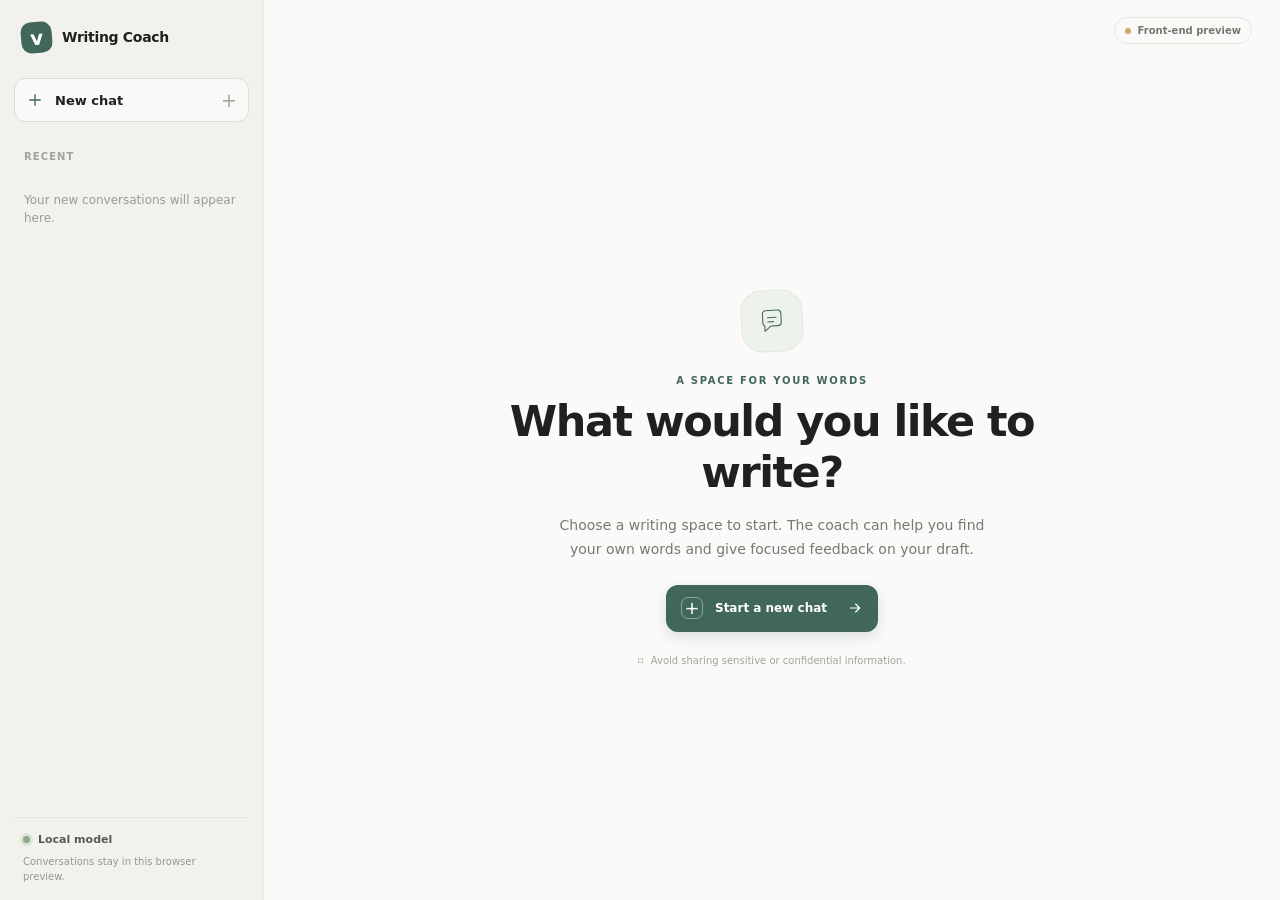
==== front-end/index.html @ 1db32826 "simple front-end" ====
<!doctype html>
<html lang="en">
  <head>
    <meta charset="utf-8" />
    <meta name="viewport" content="width=device-width, initial-scale=1" />
    <meta name="theme-color" content="#f7f7f5" />
    <title>Voice-first Writing Coach</title>
    <link rel="stylesheet" href="styles.css" />
    <script src="script.js" defer></script>
  </head>
  <body>
    <div class="app-shell">
      <aside class="sidebar" id="sidebar" aria-label="Chat sidebar">
        <div class="sidebar-top">
          <a class="brand" href="#" aria-label="Voice-first Writing Coach home">
            <span class="brand-mark" aria-hidden="true">v</span>
            <span class="brand-name">Writing Coach</span>
          </a>
          <button class="icon-button sidebar-close" id="closeSidebar" type="button" aria-label="Close sidebar">
            <svg viewBox="0 0 24 24" aria-hidden="true"><path d="m15 18-6-6 6-6" /></svg>
          </button>
        </div>

        <button class="new-chat-button" id="newChatButton" type="button">
          <svg viewBox="0 0 24 24" aria-hidden="true"><path d="M12 5v14M5 12h14" /></svg>
          <span>New chat</span>
          <span class="plus-key" aria-hidden="true">+</span>
        </button>

        <div class="history-heading">Recent</div>
        <nav class="chat-history" id="chatHistory" aria-label="Recent chats"></nav>

        <div class="sidebar-footer">
          <div class="local-status"><span class="status-dot"></span><span>Local model</span></div>
          <p>Conversations stay in this browser preview.</p>
        </div>
      </aside>

      <main class="main-panel">
        <header class="topbar">
          <div class="topbar-left">
            <button class="icon-button menu-button" id="openSidebar" type="button" aria-label="Open sidebar">
              <svg viewBox="0 0 24 24" aria-hidden="true"><path d="M4 6h16M4 12h16M4 18h16" /></svg>
            </button>
            <span class="mobile-brand">Writing Coach</span>
          </div>
          <div class="topbar-right">
            <span class="preview-pill"><span></span> Front-end preview</span>
          </div>
        </header>

        <section class="conversation" id="conversation" aria-live="polite" aria-label="Conversation">
          <div class="welcome" id="welcome">
            <div class="welcome-symbol" aria-hidden="true">
              <svg viewBox="0 0 48 48"><path d="M11 13.5A4.5 4.5 0 0 1 15.5 9h17a4.5 4.5 0 0 1 4.5 4.5v13a4.5 4.5 0 0 1-4.5 4.5H22l-8.5 7v-7.6a4.5 4.5 0 0 1-2.5-3.9v-13Z"/><path d="M18 19h12M18 25h8"/></svg>
            </div>
            <p class="eyebrow">A space for your words</p>
            <h1>What would you like to write?</h1>
            <p class="welcome-copy">Choose a writing space to start. The coach can help you find your own words and give focused feedback on your draft.</p>
            <button class="welcome-start" id="welcomeStart" type="button">
              <span class="welcome-plus" aria-hidden="true">+</span>
              <span>Start a new chat</span>
              <svg viewBox="0 0 24 24" aria-hidden="true"><path d="M5 12h14m-6-6 6 6-6 6" /></svg>
            </button>
            <p class="privacy-note"><span class="tiny-lock" aria-hidden="true">⌑</span> Avoid sharing sensitive or confidential information.</p>
          </div>

          <div class="messages" id="messages" hidden></div>
        </section>

        <div class="composer-wrap" id="composerWrap" hidden>
          <form class="composer" id="composerForm">
            <textarea id="messageInput" rows="1" placeholder="Message the writing coach" aria-label="Message the writing coach"></textarea>
            <div class="composer-tools">
              <span class="selected-mode" id="selectedMode"></span>
              <div class="composer-actions">
                <span class="keyboard-hint">Enter to send · Shift + Enter for a new line</span>
                <button class="send-button" id="sendButton" type="submit" aria-label="Send message" disabled>
                  <svg viewBox="0 0 24 24" aria-hidden="true"><path d="M12 19V5m-7 7 7-7 7 7" /></svg>
                </button>
              </div>
            </div>
          </form>
          <p class="composer-disclaimer">This is a front-end preview. Connect the backend to receive AI replies.</p>
        </div>
      </main>
    </div>

    <div class="mobile-scrim" id="mobileScrim" hidden></div>

    <div class="modal-backdrop" id="modeModal" hidden>
      <section class="mode-dialog" role="dialog" aria-modal="true" aria-labelledby="modeTitle" aria-describedby="modeDescription">
        <button class="icon-button modal-close" id="closeModal" type="button" aria-label="Close dialog">
          <svg viewBox="0 0 24 24" aria-hidden="true"><path d="m6 6 12 12M18 6 6 18" /></svg>
        </button>
        <div class="dialog-icon" aria-hidden="true">
          <svg viewBox="0 0 32 32"><path d="M7 9.5A3.5 3.5 0 0 1 10.5 6h11A3.5 3.5 0 0 1 25 9.5v9a3.5 3.5 0 0 1-3.5 3.5H15l-6 4v-5.1a3.5 3.5 0 0 1-2-3.2v-8.2Z"/><path d="M12 12h8M12 16h5"/></svg>
        </div>
        <p class="eyebrow">Choose your writing space</p>
        <h2 id="modeTitle">What are you working on?</h2>
        <p class="dialog-description" id="modeDescription">Pick a format to start a new conversation with its writing coach.</p>
        <div class="mode-options" id="modeOptions">
          <button class="mode-option" type="button" data-mode="blog_post">
            <span class="mode-icon blog-icon" aria-hidden="true"><svg viewBox="0 0 24 24"><path d="M5 4.75A1.75 1.75 0 0 1 6.75 3H19v17H6.75A1.75 1.75 0 0 1 5 18.25v-13.5ZM5 17h14M8 7h8M8 10h6"/></svg></span>
            <span class="mode-copy"><strong>Blog post</strong><small>Develop a useful post for your readers</small></span>
            <svg class="option-arrow" viewBox="0 0 24 24" aria-hidden="true"><path d="M5 12h14m-6-6 6 6-6 6"/></svg>
          </button>
          <button class="mode-option" type="button" data-mode="facebook">
            <span class="mode-icon facebook-icon" aria-hidden="true"><span>f</span></span>
            <span class="mode-copy"><strong>Facebook</strong><small>Write a personal post or announcement</small></span>
            <svg class="option-arrow" viewBox="0 0 24 24" aria-hidden="true"><path d="M5 12h14m-6-6 6 6-6 6"/></svg>
          </button>
          <button class="mode-option" type="button" data-mode="instagram">
            <span class="mode-icon instagram-icon" aria-hidden="true"><svg viewBox="0 0 24 24"><rect x="3.5" y="3.5" width="17" height="17" rx="5"/><circle cx="12" cy="12" r="4"/><path d="M17.6 6.5h.01"/></svg></span>
            <span class="mode-copy"><strong>Instagram</strong><small>Shape a caption or other post text</small></span>
            <svg class="option-arrow" viewBox="0 0 24 24" aria-hidden="true"><path d="M5 12h14m-6-6 6 6-6 6"/></svg>
          </button>
          <button class="mode-option" type="button" data-mode="linkedin">
            <span class="mode-icon linkedin-icon" aria-hidden="true"><span>in</span></span>
            <span class="mode-copy"><strong>LinkedIn</strong><small>Reflect on work, events, or ideas</small></span>
            <svg class="option-arrow" viewBox="0 0 24 24" aria-hidden="true"><path d="M5 12h14m-6-6 6 6-6 6"/></svg>
          </button>
        </div>
        <p class="dialog-footnote">You’ll write the draft. The coach helps you reflect and revise.</p>
      </section>
    </div>
  </body>
</html>
---- front-end/styles.css ----
:root {
  color-scheme: light;
  --paper: #fbfaf8;
  --sidebar: #f3f1ec;
  --ink: #20211f;
  --muted: #777873;
  --soft: #a2a39c;
  --line: #e8e6e1;
  --accent: #41675b;
  --accent-dark: #315549;
  --accent-light: #e5eee9;
  --white: #fff;
  --shadow: 0 24px 80px rgb(32 33 31 / 15%);
  font-family: Inter, ui-sans-serif, system-ui, -apple-system, BlinkMacSystemFont, 'Segoe UI', sans-serif;
  font-synthesis: none;
  text-rendering: optimizeLegibility;
}

* { box-sizing: border-box; }

body {
  margin: 0;
  min-width: 320px;
  min-height: 100vh;
  background: var(--paper);
  color: var(--ink);
}

button, textarea { font: inherit; }
button { color: inherit; }
button:focus-visible, textarea:focus-visible, a:focus-visible { outline: 3px solid #8cae9e; outline-offset: 3px; }
[hidden] { display: none !important; }

.app-shell { display: flex; min-height: 100vh; }
.sidebar {
  width: 264px;
  flex: 0 0 264px;
  display: flex;
  flex-direction: column;
  padding: 22px 14px 16px;
  background: var(--sidebar);
  border-right: 1px solid #eceae5;
}
.sidebar-top { display: flex; align-items: center; justify-content: space-between; padding: 0 7px 25px; }
.brand { display: inline-flex; gap: 10px; align-items: center; color: inherit; text-decoration: none; }
.brand-mark {
  display: grid; width: 31px; height: 31px; place-items: center; border-radius: 10px;
  background: var(--accent); color: white; font: 800 20px/1 Inter, ui-sans-serif, system-ui, sans-serif; transform: rotate(-5deg);
}
.brand-name { font: 700 14px/1.2 Inter, ui-sans-serif, system-ui, sans-serif; letter-spacing: -.3px; }
.icon-button { display: grid; width: 36px; height: 36px; place-items: center; padding: 0; border: 0; border-radius: 10px; background: transparent; color: #63645e; cursor: pointer; }
.icon-button:hover { background: rgb(32 33 31 / 6%); color: var(--ink); }
.icon-button svg, .new-chat-button svg, .welcome-start svg, .mode-option svg, .composer svg { width: 20px; height: 20px; fill: none; stroke: currentColor; stroke-width: 1.8; stroke-linecap: round; stroke-linejoin: round; }
.sidebar-close { display: none; }
.new-chat-button {
  display: flex; align-items: center; gap: 11px; width: 100%; min-height: 44px; padding: 0 11px;
  border: 1px solid #deddd6; border-radius: 11px; background: rgb(255 255 255 / 58%); text-align: left; cursor: pointer;
  font-size: 13px; font-weight: 600; transition: background .16s, border-color .16s, transform .16s;
}
.new-chat-button:hover { background: white; border-color: #c9cbc2; transform: translateY(-1px); }
.new-chat-button svg { width: 18px; height: 18px; color: var(--accent); }
.plus-key { margin-left: auto; color: var(--soft); font-size: 19px; font-weight: 400; }
.history-heading { margin: 29px 10px 9px; color: var(--soft); font-size: 10px; font-weight: 700; letter-spacing: 1.1px; text-transform: uppercase; }
.chat-history { display: flex; flex-direction: column; gap: 3px; overflow: auto; }
.history-item { display: flex; align-items: center; width: 100%; min-width: 0; padding: 10px; border: 0; border-radius: 9px; background: transparent; color: #595a55; text-align: left; cursor: pointer; font-size: 12px; }
.history-item:hover { background: rgb(255 255 255 / 68%); }
.history-item.active { background: #e8e6e0; color: var(--ink); }
.history-item span { overflow: hidden; text-overflow: ellipsis; white-space: nowrap; }
.history-empty { padding: 8px 10px; color: #999a94; font-size: 12px; line-height: 1.5; }
.sidebar-footer { margin-top: auto; padding: 15px 9px 0; border-top: 1px solid #e5e3dd; }
.local-status { display: flex; align-items: center; gap: 8px; font-size: 11px; font-weight: 600; color: #565a53; }
.status-dot { width: 7px; height: 7px; border-radius: 50%; background: #91a78c; box-shadow: 0 0 0 3px #dce5d8; }
.sidebar-footer p { margin: 8px 0 0; color: #969791; font-size: 10px; line-height: 1.5; }

.main-panel { position: relative; display: flex; flex: 1; min-width: 0; min-height: 100vh; flex-direction: column; }
.topbar { display: flex; height: 61px; flex: 0 0 61px; align-items: center; justify-content: space-between; padding: 0 28px; }
.topbar-left, .topbar-right { display: flex; align-items: center; gap: 10px; }
.menu-button, .mobile-brand { display: none; }
.preview-pill { display: inline-flex; align-items: center; gap: 7px; padding: 7px 10px; border: 1px solid var(--line); border-radius: 999px; color: #767771; font-size: 10px; font-weight: 600; }
.preview-pill span { width: 6px; height: 6px; border-radius: 50%; background: #d0a868; }
.conversation { display: flex; flex: 1; flex-direction: column; align-items: center; justify-content: center; width: 100%; padding: 24px 28px 4px; overflow: auto; }
.welcome { width: min(100%, 620px); margin: auto; padding: 30px 0 55px; text-align: center; animation: rise-in .45s ease both; }
.welcome-symbol { display: grid; width: 62px; height: 62px; place-items: center; margin: 0 auto 23px; border: 1px solid #e1e8e1; border-radius: 21px; background: #edf2ec; color: var(--accent); transform: rotate(-3deg); }
.welcome-symbol svg { width: 34px; height: 34px; fill: none; stroke: currentColor; stroke-width: 1.5; stroke-linecap: round; stroke-linejoin: round; }
.eyebrow { margin: 0 0 10px; color: var(--accent); font-size: 10px; font-weight: 700; letter-spacing: 1.7px; text-transform: uppercase; }
h1, h2 { margin: 0; font-family: Inter, ui-sans-serif, system-ui, sans-serif; letter-spacing: -1.5px; }
h1 { font-size: clamp(30px, 4.4vw, 43px); font-weight: 600; line-height: 1.18; }
.welcome-copy { max-width: 460px; margin: 15px auto 23px; color: #777873; font-size: 14px; line-height: 1.75; }
.welcome-start { display: inline-flex; min-height: 47px; align-items: center; gap: 12px; padding: 0 15px; border: 0; border-radius: 12px; background: var(--accent); color: white; font-size: 12px; font-weight: 600; cursor: pointer; box-shadow: 0 5px 13px rgb(65 103 91 / 18%); transition: background .16s, transform .16s, box-shadow .16s; }
.welcome-start:hover { background: var(--accent-dark); box-shadow: 0 8px 19px rgb(65 103 91 / 23%); transform: translateY(-1px); }
.welcome-start svg { width: 16px; height: 16px; margin-left: 8px; }
.welcome-plus { display: grid; width: 22px; height: 22px; place-items: center; border: 1px solid rgb(255 255 255 / 40%); border-radius: 7px; font-size: 18px; font-weight: 400; line-height: 1; }
.privacy-note { margin: 23px 0 0; color: #a1a29c; font-size: 10px; }
.tiny-lock { display: inline-block; margin-right: 4px; transform: rotate(180deg); }

.messages { display: flex; width: min(100%, 760px); flex: 1; flex-direction: column; gap: 21px; margin: 0 auto; padding: 20px 0 30px; }
.message-row { display: flex; align-items: flex-start; gap: 12px; animation: rise-in .2s ease both; }
.message-row.user { justify-content: flex-end; }
.message-avatar { display: grid; width: 29px; height: 29px; flex: 0 0 29px; place-items: center; border-radius: 10px; background: var(--accent-light); color: var(--accent); font: 700 13px Inter, ui-sans-serif, system-ui, sans-serif; }
.message-content { max-width: min(82%, 600px); color: #353631; font-size: 14px; line-height: 1.7; overflow-wrap: anywhere; white-space: pre-wrap; }
.message-row.user .message-content { padding: 11px 15px; border: 1px solid #e7e7e2; border-radius: 17px 17px 4px 17px; background: #f0f0eb; }
.preview-message { display: flex; align-items: flex-start; gap: 10px; margin: 0 40px; padding: 12px 14px; border: 1px solid #eee5d4; border-radius: 11px; background: #fbf8f1; color: #797363; font-size: 11px; line-height: 1.6; }
.preview-message strong { color: #615c4e; }
.preview-message .note-icon { color: #bd9860; font-size: 15px; line-height: 1.1; }

.composer-wrap { width: min(calc(100% - 48px), 760px); margin: 0 auto; padding-bottom: 19px; }
.composer { padding: 11px 12px 9px 17px; border: 1px solid #e1e1db; border-radius: 19px; background: white; box-shadow: 0 8px 28px rgb(42 43 39 / 5%); transition: border-color .16s, box-shadow .16s; }
.composer:focus-within { border-color: #b2c7ba; box-shadow: 0 8px 28px rgb(42 43 39 / 8%), 0 0 0 3px rgb(65 103 91 / 7%); }
.composer textarea { display: block; width: 100%; max-height: 170px; min-height: 31px; resize: none; border: 0; outline: none; background: transparent; color: var(--ink); font-size: 14px; line-height: 1.55; }
.composer textarea::placeholder { color: #a0a19b; }
.composer textarea:focus-visible { outline: none; }
.composer-tools, .composer-actions { display: flex; align-items: center; justify-content: space-between; }
.composer-tools { min-height: 35px; margin-top: 4px; }
.selected-mode { display: inline-flex; align-items: center; gap: 6px; color: #777873; font-size: 10px; font-weight: 600; }
.selected-mode::before { content: ''; width: 6px; height: 6px; border-radius: 50%; background: #83a18f; }
.composer-actions { gap: 12px; }
.keyboard-hint { color: #adaea8; font-size: 9px; }
.send-button { display: grid; width: 31px; height: 31px; place-items: center; border: 0; border-radius: 10px; background: #e8e8e2; color: #a3a49d; cursor: not-allowed; transition: background .16s, color .16s, transform .16s; }
.send-button:not(:disabled) { background: var(--accent); color: white; cursor: pointer; }
.send-button:not(:disabled):hover { background: var(--accent-dark); transform: translateY(-1px); }
.send-button svg { width: 16px; height: 16px; stroke-width: 2; }
.composer-disclaimer { margin: 9px 0 0; color: #a1a29c; text-align: center; font-size: 9px; }

.modal-backdrop { position: fixed; z-index: 10; inset: 0; display: grid; place-items: center; padding: 20px; background: rgb(29 32 29 / 34%); backdrop-filter: blur(5px); animation: fade-in .16s ease both; }
.mode-dialog { position: relative; width: min(100%, 470px); padding: 32px 32px 24px; border: 1px solid rgb(255 255 255 / 70%); border-radius: 23px; background: var(--paper); box-shadow: var(--shadow); animation: modal-in .22s cubic-bezier(.2,.8,.2,1) both; }
.modal-close { position: absolute; top: 17px; right: 17px; }
.dialog-icon { display: grid; width: 43px; height: 43px; place-items: center; margin-bottom: 18px; border: 1px solid #e4e9e1; border-radius: 14px; background: #eef2eb; color: var(--accent); }
.dialog-icon svg { width: 26px; height: 26px; fill: none; stroke: currentColor; stroke-width: 1.5; stroke-linecap: round; stroke-linejoin: round; }
.mode-dialog h2 { font-size: 25px; font-weight: 650; line-height: 1.25; }
.dialog-description { margin: 8px 0 22px; color: #84857f; font-size: 12px; line-height: 1.6; }
.mode-options { display: flex; flex-direction: column; gap: 8px; }
.mode-option { display: flex; min-height: 61px; align-items: center; gap: 12px; padding: 9px 12px; border: 1px solid #e9e8e2; border-radius: 13px; background: white; text-align: left; cursor: pointer; transition: border-color .16s, transform .16s, box-shadow .16s, background .16s; }
.mode-option:hover, .mode-option:focus-visible { border-color: #b8c9bd; background: #fdfefd; box-shadow: 0 4px 15px rgb(49 85 73 / 7%); transform: translateY(-1px); }
.mode-icon { display: grid; width: 38px; height: 38px; flex: 0 0 38px; place-items: center; border-radius: 11px; background: #f4f3ef; color: #74766f; }
.mode-icon svg { width: 20px; height: 20px; fill: none; stroke: currentColor; stroke-width: 1.6; stroke-linecap: round; stroke-linejoin: round; }
.facebook-icon { background: #eff3f9; color: #45689b; }
.facebook-icon span { font: 700 24px/1 Arial, sans-serif; transform: translateY(2px); }
.instagram-icon { background: #f8eef2; color: #ad647d; }
.linkedin-icon { background: #edf3f6; color: #4d7486; }
.linkedin-icon span { font: 700 14px/1 Arial, sans-serif; }
.mode-copy { display: flex; min-width: 0; flex: 1; flex-direction: column; gap: 4px; }
.mode-copy strong { font-size: 12px; font-weight: 700; }
.mode-copy small { overflow: hidden; color: #979891; font-size: 10px; text-overflow: ellipsis; white-space: nowrap; }
.option-arrow { width: 16px !important; height: 16px !important; color: #b3b4ad; }
.mode-option:hover .option-arrow { color: var(--accent); }
.dialog-footnote { margin: 18px 0 0; color: #a0a19a; text-align: center; font-size: 10px; }
.mobile-scrim { display: none; }
.temporary-notice { position: fixed; z-index: 20; right: 18px; bottom: 18px; max-width: min(360px, calc(100vw - 36px)); padding: 12px 15px; border: 1px solid #e3d9c8; border-radius: 12px; background: #fffaf0; box-shadow: 0 8px 28px rgb(42 43 39 / 12%); color: #625b4d; font-size: 12px; line-height: 1.5; }

@keyframes rise-in { from { opacity: 0; transform: translateY(7px); } to { opacity: 1; transform: translateY(0); } }
@keyframes fade-in { from { opacity: 0; } to { opacity: 1; } }
@keyframes modal-in { from { opacity: 0; transform: translateY(8px) scale(.985); } to { opacity: 1; transform: translateY(0) scale(1); } }

@media (max-width: 700px) {
  .sidebar { position: fixed; z-index: 8; inset: 0 auto 0 0; width: min(82vw, 290px); transform: translateX(-102%); transition: transform .22s ease; box-shadow: 12px 0 40px rgb(29 32 29 / 10%); }
  .sidebar.open { transform: translateX(0); }
  .sidebar-close, .menu-button, .mobile-brand { display: grid; }
  .mobile-brand { display: inline; font: 700 13px Inter, ui-sans-serif, system-ui, sans-serif; }
  .mobile-scrim:not([hidden]) { position: fixed; z-index: 7; inset: 0; display: block; background: rgb(29 32 29 / 25%); }
  .topbar { height: 55px; flex-basis: 55px; padding: 0 14px; }
  .topbar-left { gap: 5px; }
  .preview-pill { padding: 6px 8px; font-size: 9px; }
  .conversation { padding: 15px 17px 3px; }
  .welcome { padding: 20px 0 38px; }
  .welcome-symbol { width: 55px; height: 55px; margin-bottom: 20px; border-radius: 18px; }
  .welcome-copy { max-width: 390px; font-size: 13px; }
  .composer-wrap { width: calc(100% - 24px); padding-bottom: 12px; }
  .keyboard-hint { display: none; }
  .messages { padding-top: 12px; }
  .message-content { font-size: 13px; }
  .mode-dialog { padding: 27px 20px 20px; border-radius: 20px; }
}

@media (prefers-reduced-motion: reduce) {
  *, *::before, *::after { scroll-behavior: auto !important; animation-duration: .01ms !important; animation-iteration-count: 1 !important; transition-duration: .01ms !important; }
}
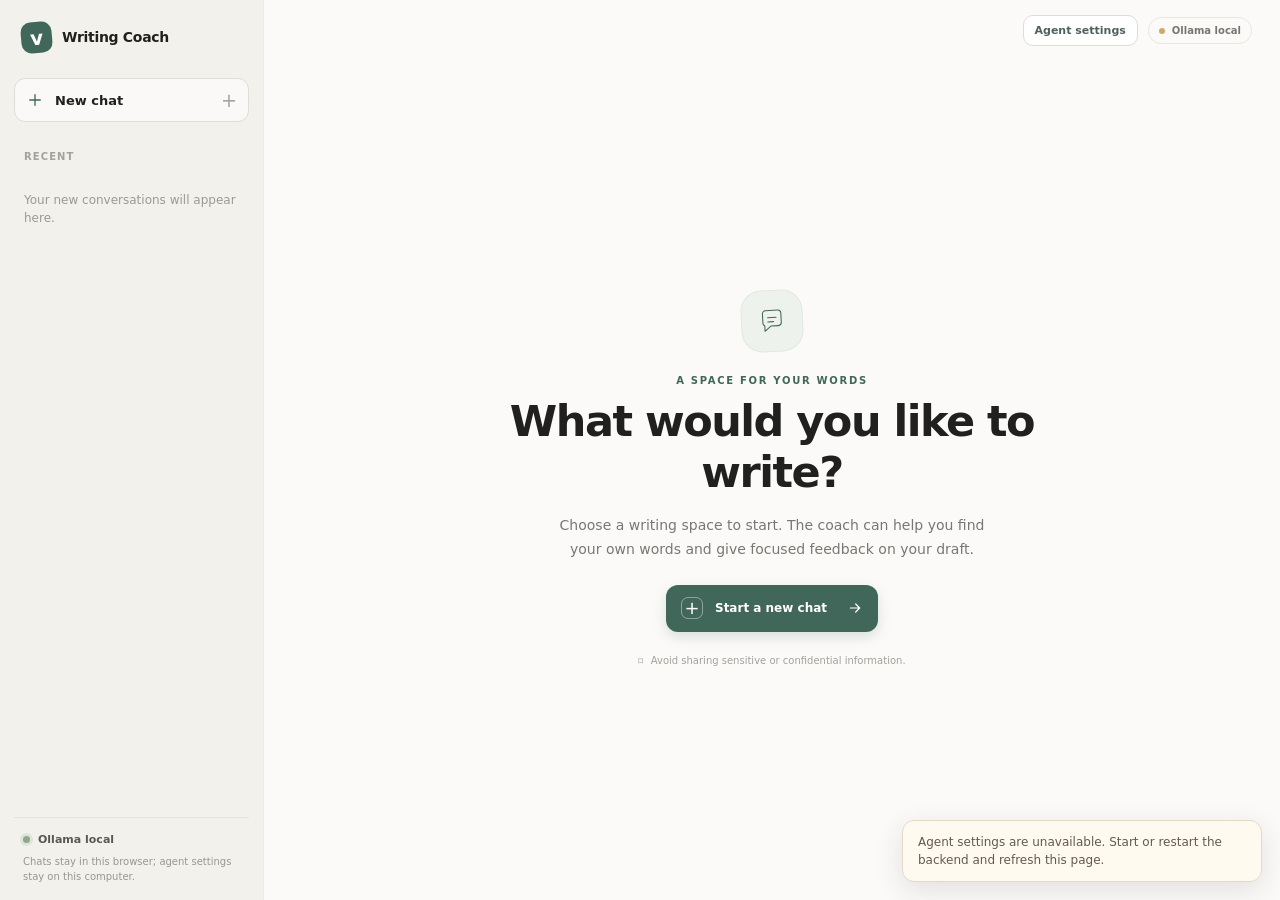
==== commit 3e42ee6d: "added agent settings" ====
--- a/front-end/index.html
+++ b/front-end/index.html
@@ -9,7 +9,9 @@
     <script src="script.js" defer></script>
   </head>
   <body>
+    <!-- Main two-column app frame: conversation history at left, active chat at right. -->
     <div class="app-shell">
+      <!-- Sidebar contains branding, new-chat action, recent chats and local-use note. -->
       <aside class="sidebar" id="sidebar" aria-label="Chat sidebar">
         <div class="sidebar-top">
           <a class="brand" href="#" aria-label="Voice-first Writing Coach home">
@@ -31,11 +33,12 @@
         <nav class="chat-history" id="chatHistory" aria-label="Recent chats"></nav>
 
         <div class="sidebar-footer">
-          <div class="local-status"><span class="status-dot"></span><span>Local model</span></div>
-          <p>Conversations stay in this browser preview.</p>
+          <div class="local-status"><span class="status-dot"></span><span id="agentProviderLabel">Ollama local</span></div>
+          <p>Chats stay in this browser; agent settings stay on this computer.</p>
         </div>
       </aside>
 
+      <!-- Main chat area. JavaScript switches between welcome and conversation states. -->
       <main class="main-panel">
         <header class="topbar">
           <div class="topbar-left">
@@ -45,10 +48,12 @@
             <span class="mobile-brand">Writing Coach</span>
           </div>
           <div class="topbar-right">
-            <span class="preview-pill"><span></span> Front-end preview</span>
+            <a class="settings-button" href="/agent_settings">Agent settings</a>
+            <span class="preview-pill" id="providerStatus"><span></span> Ollama local</span>
           </div>
         </header>
 
+        <!-- aria-live announces new conversation messages to assistive technology. -->
         <section class="conversation" id="conversation" aria-live="polite" aria-label="Conversation">
           <div class="welcome" id="welcome">
             <div class="welcome-symbol" aria-hidden="true">
@@ -81,13 +86,15 @@
               </div>
             </div>
           </form>
-          <p class="composer-disclaimer">This is a front-end preview. Connect the backend to receive AI replies.</p>
+          <p class="composer-disclaimer" id="composerDisclaimer">Replies are generated by Ollama running on your computer.</p>
         </div>
       </main>
     </div>
 
+    <!-- Mobile overlay behind the slide-in sidebar; tapping it closes the sidebar. -->
     <div class="mobile-scrim" id="mobileScrim" hidden></div>
 
+    <!-- Accessible modal shown when starting a chat; each button's data-mode is sent to JS. -->
     <div class="modal-backdrop" id="modeModal" hidden>
       <section class="mode-dialog" role="dialog" aria-modal="true" aria-labelledby="modeTitle" aria-describedby="modeDescription">
         <button class="icon-button modal-close" id="closeModal" type="button" aria-label="Close dialog">
@@ -124,5 +131,6 @@
         <p class="dialog-footnote">You’ll write the draft. The coach helps you reflect and revise.</p>
       </section>
     </div>
+
   </body>
 </html>
--- a/front-end/styles.css
+++ b/front-end/styles.css
@@ -1,3 +1,4 @@
+/* Shared visual tokens make it easier to tune the palette and surfaces in one place. */
 :root {
   color-scheme: light;
   --paper: #fbfaf8;
@@ -16,6 +17,7 @@
   text-rendering: optimizeLegibility;
 }
 
+/* Predictable sizing and base controls used across the interface. */
 * { box-sizing: border-box; }
 
 body {
@@ -30,7 +32,9 @@
 button { color: inherit; }
 button:focus-visible, textarea:focus-visible, a:focus-visible { outline: 3px solid #8cae9e; outline-offset: 3px; }
 [hidden] { display: none !important; }
-
+body.modal-open { overflow: hidden; }
+
+/* Desktop frame: fixed-width history sidebar beside a flexible chat pane. */
 .app-shell { display: flex; min-height: 100vh; }
 .sidebar {
   width: 264px;
@@ -72,6 +76,7 @@
 .status-dot { width: 7px; height: 7px; border-radius: 50%; background: #91a78c; box-shadow: 0 0 0 3px #dce5d8; }
 .sidebar-footer p { margin: 8px 0 0; color: #969791; font-size: 10px; line-height: 1.5; }
 
+/* Main chat layout: header at top, conversation in the middle, composer at bottom. */
 .main-panel { position: relative; display: flex; flex: 1; min-width: 0; min-height: 100vh; flex-direction: column; }
 .topbar { display: flex; height: 61px; flex: 0 0 61px; align-items: center; justify-content: space-between; padding: 0 28px; }
 .topbar-left, .topbar-right { display: flex; align-items: center; gap: 10px; }
@@ -93,6 +98,7 @@
 .privacy-note { margin: 23px 0 0; color: #a1a29c; font-size: 10px; }
 .tiny-lock { display: inline-block; margin-right: 4px; transform: rotate(180deg); }
 
+/* Message transcript and input styling. */
 .messages { display: flex; width: min(100%, 760px); flex: 1; flex-direction: column; gap: 21px; margin: 0 auto; padding: 20px 0 30px; }
 .message-row { display: flex; align-items: flex-start; gap: 12px; animation: rise-in .2s ease both; }
 .message-row.user { justify-content: flex-end; }
@@ -121,6 +127,7 @@
 .send-button svg { width: 16px; height: 16px; stroke-width: 2; }
 .composer-disclaimer { margin: 9px 0 0; color: #a1a29c; text-align: center; font-size: 9px; }
 
+/* New-chat mode picker overlay and its four selectable writing-mode cards. */
 .modal-backdrop { position: fixed; z-index: 10; inset: 0; display: grid; place-items: center; padding: 20px; background: rgb(29 32 29 / 34%); backdrop-filter: blur(5px); animation: fade-in .16s ease both; }
 .mode-dialog { position: relative; width: min(100%, 470px); padding: 32px 32px 24px; border: 1px solid rgb(255 255 255 / 70%); border-radius: 23px; background: var(--paper); box-shadow: var(--shadow); animation: modal-in .22s cubic-bezier(.2,.8,.2,1) both; }
 .modal-close { position: absolute; top: 17px; right: 17px; }
@@ -147,10 +154,61 @@
 .mobile-scrim { display: none; }
 .temporary-notice { position: fixed; z-index: 20; right: 18px; bottom: 18px; max-width: min(360px, calc(100vw - 36px)); padding: 12px 15px; border: 1px solid #e3d9c8; border-radius: 12px; background: #fffaf0; box-shadow: 0 8px 28px rgb(42 43 39 / 12%); color: #625b4d; font-size: 12px; line-height: 1.5; }
 
+/* Configuration controls use the same visual language as the chat mode dialog. */
+.settings-button, .secondary-button, .primary-button { border: 1px solid #deddd6; border-radius: 10px; background: white; color: #4f6258; cursor: pointer; font: inherit; font-size: 11px; font-weight: 650; }
+.settings-button { padding: 8px 11px; }
+.settings-button { display: inline-flex; align-items: center; text-decoration: none; }
+.settings-button:hover, .secondary-button:hover { border-color: #b8c9bd; background: #f8fbf8; }
+.settings-page-shell { width: 100%; min-height: 100vh; padding: 25px 16px 50px; }
+.settings-page-top { display: flex; width: min(100%, 820px); align-items: center; justify-content: space-between; margin: 0 auto 14px; }
+.settings-back-link { color: #526c5f; text-decoration: none; font-size: 12px; font-weight: 650; }
+.settings-back-link:hover { color: var(--accent-dark); text-decoration: underline; }
+.settings-local-label { display: inline-flex; align-items: center; gap: 8px; color: #777873; font-size: 10px; }
+.settings-local-label .status-dot { width: 6px; height: 6px; }
+.settings-dialog { width: min(100%, 820px); max-height: none; overflow: visible; margin: 0 auto; padding: 27px 30px 22px; border: 1px solid #e9e7e1; border-radius: 18px; background: white; box-shadow: 0 14px 46px rgb(32 33 31 / 7%); }
+.settings-page-card { animation: none; }
+.settings-header { display: flex; align-items: flex-start; justify-content: space-between; gap: 18px; }
+.settings-header h1 { margin: 0; font-size: 30px; font-weight: 650; line-height: 1.2; letter-spacing: -1px; }
+.settings-intro { margin: 10px 0 18px; color: #777873; font-size: 12px; line-height: 1.6; }
+.settings-section { padding: 18px 0; border-top: 1px solid var(--line); }
+.settings-section h2 { margin: 0 0 12px; font-size: 14px; font-weight: 700; line-height: 1.3; letter-spacing: 0; }
+.settings-grid { display: grid; grid-template-columns: 1fr 1fr; gap: 12px; }
+.settings-field { display: flex; flex-direction: column; gap: 6px; margin: 0 0 12px; color: #63645e; font-size: 10px; font-weight: 650; }
+.settings-field input, .settings-field select, .settings-field textarea, .prompt-editor { width: 100%; min-width: 0; padding: 10px 11px; border: 1px solid #e1e1db; border-radius: 9px; background: white; color: var(--ink); font: 12px/1.55 ui-sans-serif, system-ui, sans-serif; }
+.settings-field input:focus, .settings-field select:focus, .settings-field textarea:focus, .prompt-editor:focus { border-color: #9fb7a8; outline: 3px solid rgb(65 103 91 / 9%); }
+.settings-field textarea, .prompt-editor { resize: vertical; }
+.settings-help { margin: 5px 0 11px; color: #85867f; font-size: 10px; line-height: 1.55; }
+.settings-help code { padding: 1px 4px; border-radius: 4px; background: #f0efeb; color: #585951; }
+.settings-check { display: flex; align-items: center; gap: 8px; margin: 8px 0; color: #555750; font-size: 11px; }
+.settings-check input, .settings-option input { accent-color: var(--accent); }
+.prompt-editor { min-height: 220px; margin: 7px 0 9px; font: 11px/1.55 ui-monospace, SFMono-Regular, Consolas, monospace; }
+.settings-options { display: flex; flex-direction: column; gap: 8px; }
+.settings-option { display: flex; align-items: flex-start; gap: 9px; padding: 10px 11px; border: 1px solid #e8e6e1; border-radius: 10px; background: white; }
+.settings-option input { margin-top: 2px; }
+.settings-option-copy { display: flex; flex-direction: column; gap: 3px; }
+.settings-option-copy strong { color: #42443f; font-size: 11px; }
+.settings-option-copy small { color: #85867f; font-size: 10px; line-height: 1.45; }
+.skill-create { margin-top: 14px; border: 1px solid #e8e6e1; border-radius: 10px; background: rgb(255 255 255 / 65%); }
+.skill-create summary { padding: 11px 12px; color: #4f6258; cursor: pointer; font-size: 11px; font-weight: 650; }
+.skill-create-fields { padding: 8px 12px 12px; }
+.skill-form-actions { display: flex; gap: 8px; }
+.skill-option { align-items: flex-start; }
+.skill-option .settings-option-copy { flex: 1; }
+.delete-skill-button, .edit-skill-button { padding: 5px 8px; border: 1px solid #e4e5df; border-radius: 7px; background: white; color: #58685e; cursor: pointer; font-size: 9px; }
+.delete-skill-button { border-color: #ead7d3; background: #fffafa; color: #895d55; }
+.secondary-button { padding: 8px 10px; }
+.primary-button { padding: 10px 15px; border-color: var(--accent); background: var(--accent); color: white; }
+.primary-button:hover { background: var(--accent-dark); }
+.settings-actions { position: sticky; bottom: -22px; display: flex; align-items: center; justify-content: space-between; gap: 12px; margin: 0 -30px -22px; padding: 13px 30px; border-top: 1px solid var(--line); background: rgb(251 250 248 / 96%); }
+.settings-save-status { color: #68796f; font-size: 10px; }
+.settings-save-status.error { color: #a44f45; }
+
+/* Small transitions add feedback while respecting the reduced-motion setting below. */
 @keyframes rise-in { from { opacity: 0; transform: translateY(7px); } to { opacity: 1; transform: translateY(0); } }
 @keyframes fade-in { from { opacity: 0; } to { opacity: 1; } }
 @keyframes modal-in { from { opacity: 0; transform: translateY(8px) scale(.985); } to { opacity: 1; transform: translateY(0) scale(1); } }
 
+/* Mobile: move the sidebar off-canvas and expose a menu button in the header. */
 @media (max-width: 700px) {
   .sidebar { position: fixed; z-index: 8; inset: 0 auto 0 0; width: min(82vw, 290px); transform: translateX(-102%); transition: transform .22s ease; box-shadow: 12px 0 40px rgb(29 32 29 / 10%); }
   .sidebar.open { transform: translateX(0); }
@@ -169,8 +227,13 @@
   .messages { padding-top: 12px; }
   .message-content { font-size: 13px; }
   .mode-dialog { padding: 27px 20px 20px; border-radius: 20px; }
-}
-
+  .settings-page-shell { padding: 14px 10px 30px; }
+  .settings-dialog { padding: 22px 18px 18px; }
+  .settings-grid { grid-template-columns: 1fr; gap: 0; }
+  .settings-actions { bottom: -18px; margin: 0 -18px -18px; padding: 12px 18px; }
+}
+
+/* Honor the operating system accessibility preference for reduced motion. */
 @media (prefers-reduced-motion: reduce) {
   *, *::before, *::after { scroll-behavior: auto !important; animation-duration: .01ms !important; animation-iteration-count: 1 !important; transition-duration: .01ms !important; }
 }
